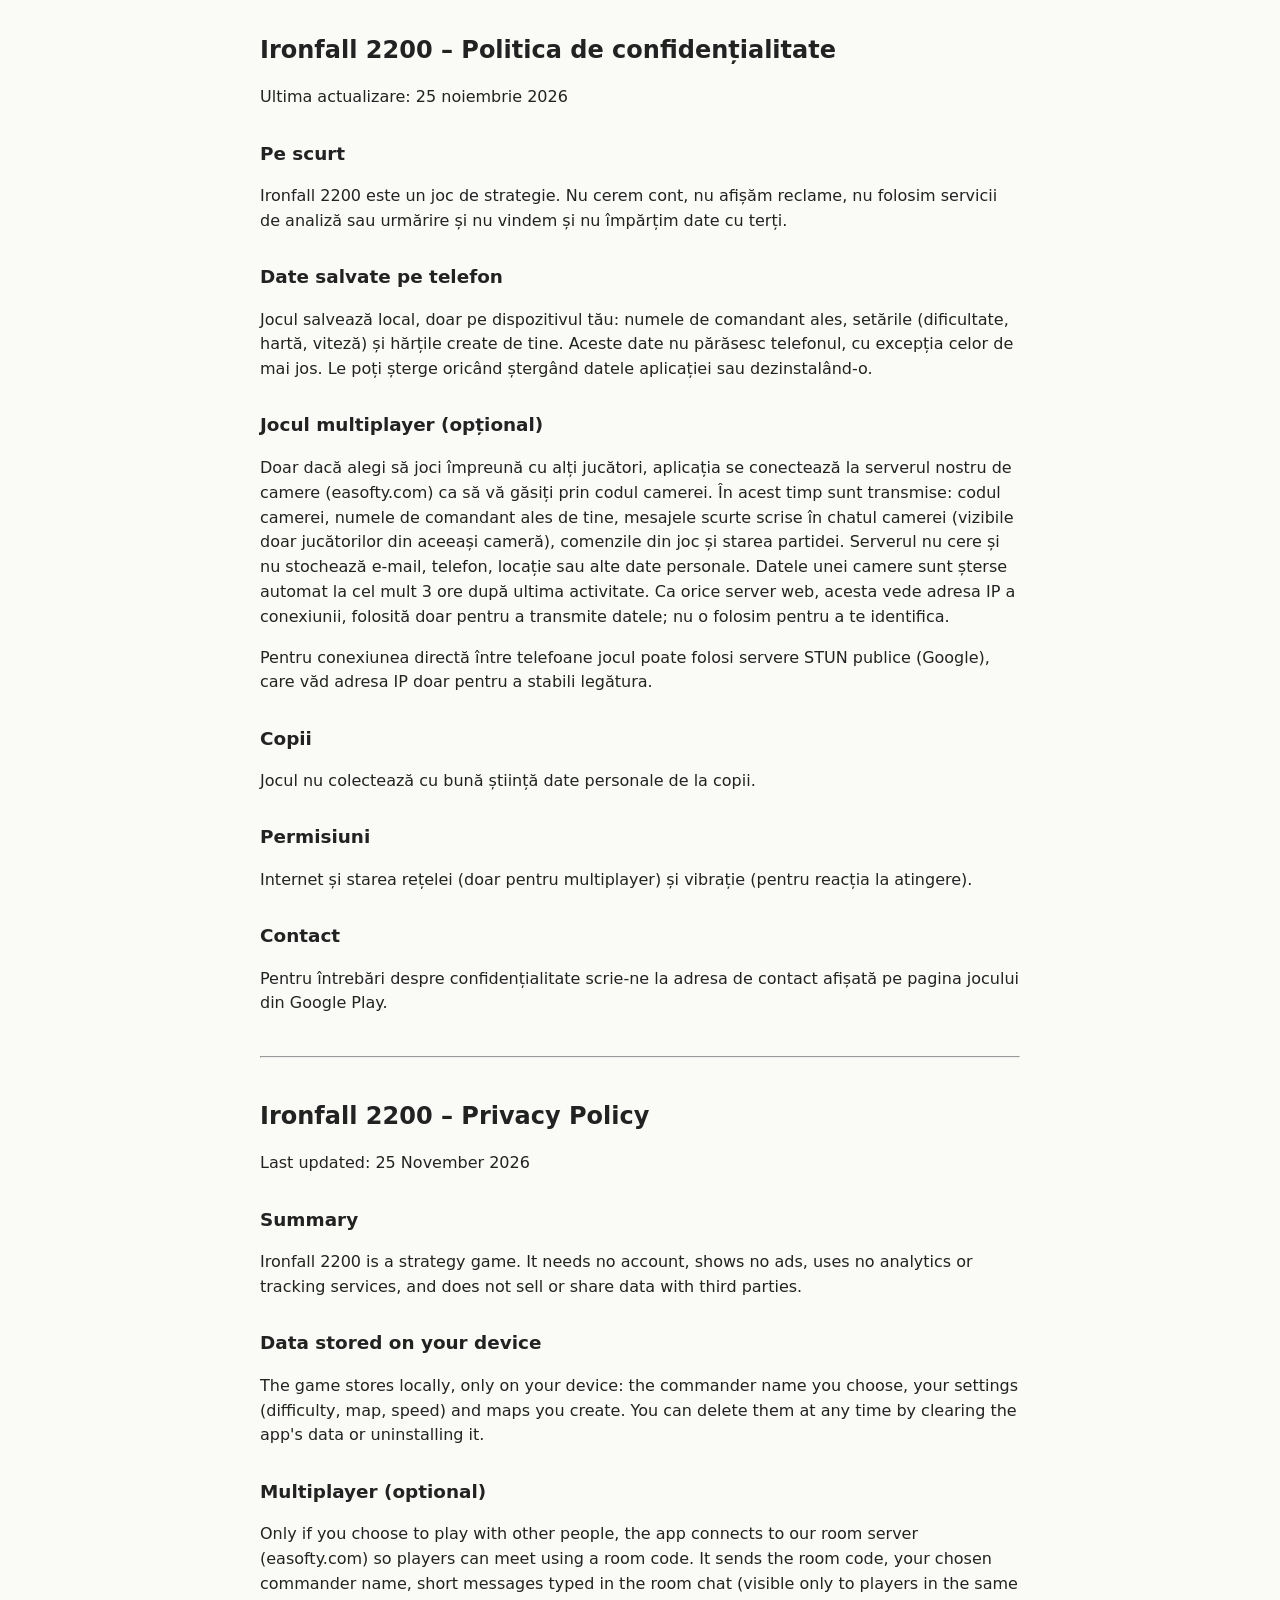
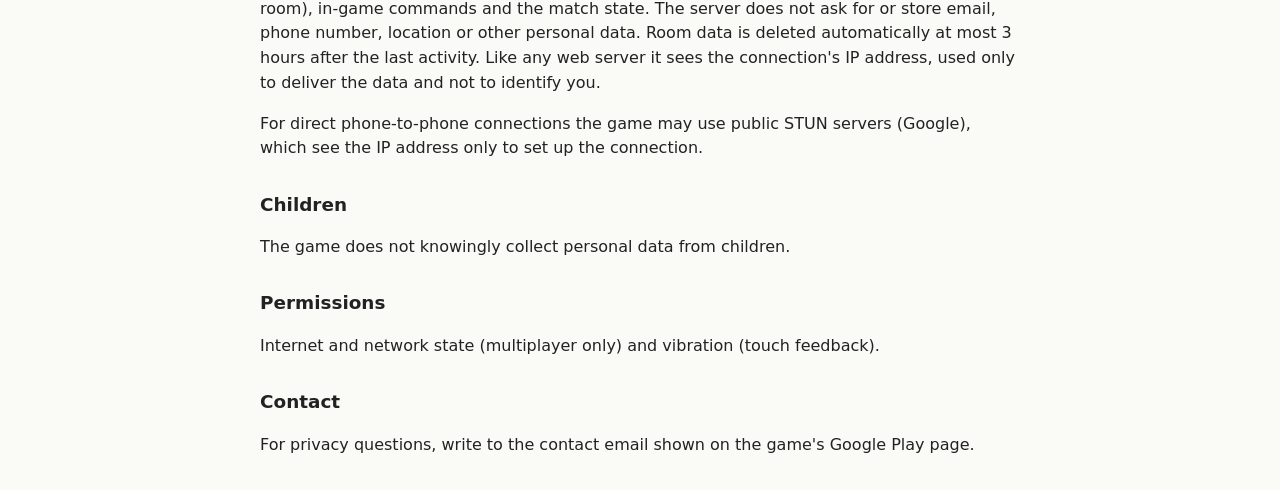
==== server/ironfall/privacy.html @ b2546d44 "Google Play: privacy policy, store listing guide, feature graphic and screenshots Co-Authored-By: Cl" ====
<!doctype html>
<html lang="ro">
<head>
<meta charset="utf-8">
<meta name="viewport" content="width=device-width, initial-scale=1">
<title>Ironfall 2200 – Politica de confidențialitate / Privacy Policy</title>
<style>
  body { font: 16px/1.55 system-ui, sans-serif; max-width: 760px; margin: 0 auto; padding: 16px; color: #222; background: #fafaf7; }
  h1 { font-size: 1.5em; } h2 { font-size: 1.15em; margin-top: 1.6em; } hr { margin: 2.5em 0; }
</style>
</head>
<body>
<h1>Ironfall 2200 – Politica de confidențialitate</h1>
<p>Ultima actualizare: 25 noiembrie 2026</p>

<h2>Pe scurt</h2>
<p>Ironfall 2200 este un joc de strategie. Nu cerem cont, nu afișăm reclame, nu folosim servicii de analiză sau urmărire și nu vindem și nu împărțim date cu terți.</p>

<h2>Date salvate pe telefon</h2>
<p>Jocul salvează local, doar pe dispozitivul tău: numele de comandant ales, setările (dificultate, hartă, viteză) și hărțile create de tine. Aceste date nu părăsesc telefonul, cu excepția celor de mai jos. Le poți șterge oricând ștergând datele aplicației sau dezinstalând-o.</p>

<h2>Jocul multiplayer (opțional)</h2>
<p>Doar dacă alegi să joci împreună cu alți jucători, aplicația se conectează la serverul nostru de camere (easofty.com) ca să vă găsiți prin codul camerei. În acest timp sunt transmise: codul camerei, numele de comandant ales de tine, mesajele scurte scrise în chatul camerei (vizibile doar jucătorilor din aceeași cameră), comenzile din joc și starea partidei. Serverul nu cere și nu stochează e-mail, telefon, locație sau alte date personale. Datele unei camere sunt șterse automat la cel mult 3 ore după ultima activitate. Ca orice server web, acesta vede adresa IP a conexiunii, folosită doar pentru a transmite datele; nu o folosim pentru a te identifica.</p>
<p>Pentru conexiunea directă între telefoane jocul poate folosi servere STUN publice (Google), care văd adresa IP doar pentru a stabili legătura.</p>

<h2>Copii</h2>
<p>Jocul nu colectează cu bună știință date personale de la copii.</p>

<h2>Permisiuni</h2>
<p>Internet și starea rețelei (doar pentru multiplayer) și vibrație (pentru reacția la atingere).</p>

<h2>Contact</h2>
<p>Pentru întrebări despre confidențialitate scrie-ne la adresa de contact afișată pe pagina jocului din Google Play.</p>

<hr>

<h1>Ironfall 2200 – Privacy Policy</h1>
<p>Last updated: 25 November 2026</p>
<h2>Summary</h2>
<p>Ironfall 2200 is a strategy game. It needs no account, shows no ads, uses no analytics or tracking services, and does not sell or share data with third parties.</p>
<h2>Data stored on your device</h2>
<p>The game stores locally, only on your device: the commander name you choose, your settings (difficulty, map, speed) and maps you create. You can delete them at any time by clearing the app's data or uninstalling it.</p>
<h2>Multiplayer (optional)</h2>
<p>Only if you choose to play with other people, the app connects to our room server (easofty.com) so players can meet using a room code. It sends the room code, your chosen commander name, short messages typed in the room chat (visible only to players in the same room), in-game commands and the match state. The server does not ask for or store email, phone number, location or other personal data. Room data is deleted automatically at most 3 hours after the last activity. Like any web server it sees the connection's IP address, used only to deliver the data and not to identify you.</p>
<p>For direct phone-to-phone connections the game may use public STUN servers (Google), which see the IP address only to set up the connection.</p>
<h2>Children</h2>
<p>The game does not knowingly collect personal data from children.</p>
<h2>Permissions</h2>
<p>Internet and network state (multiplayer only) and vibration (touch feedback).</p>
<h2>Contact</h2>
<p>For privacy questions, write to the contact email shown on the game's Google Play page.</p>
</body>
</html>
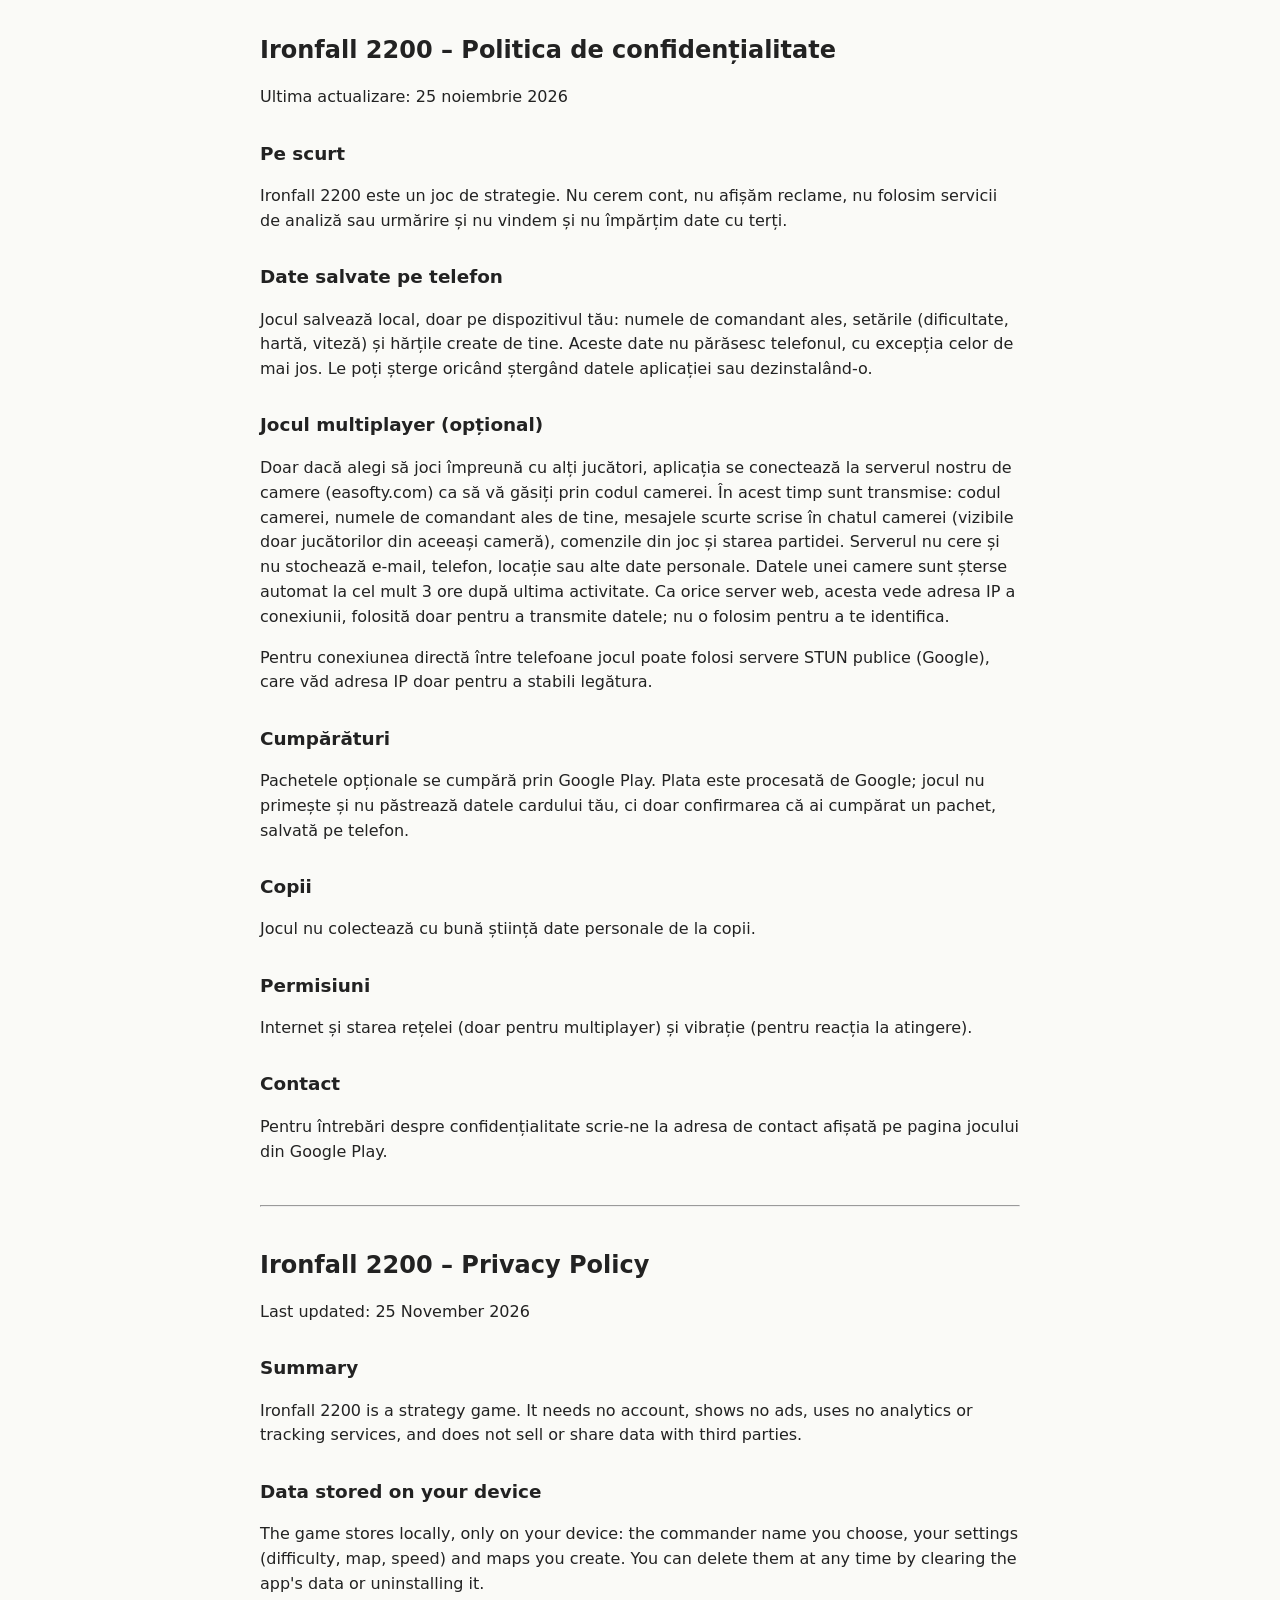
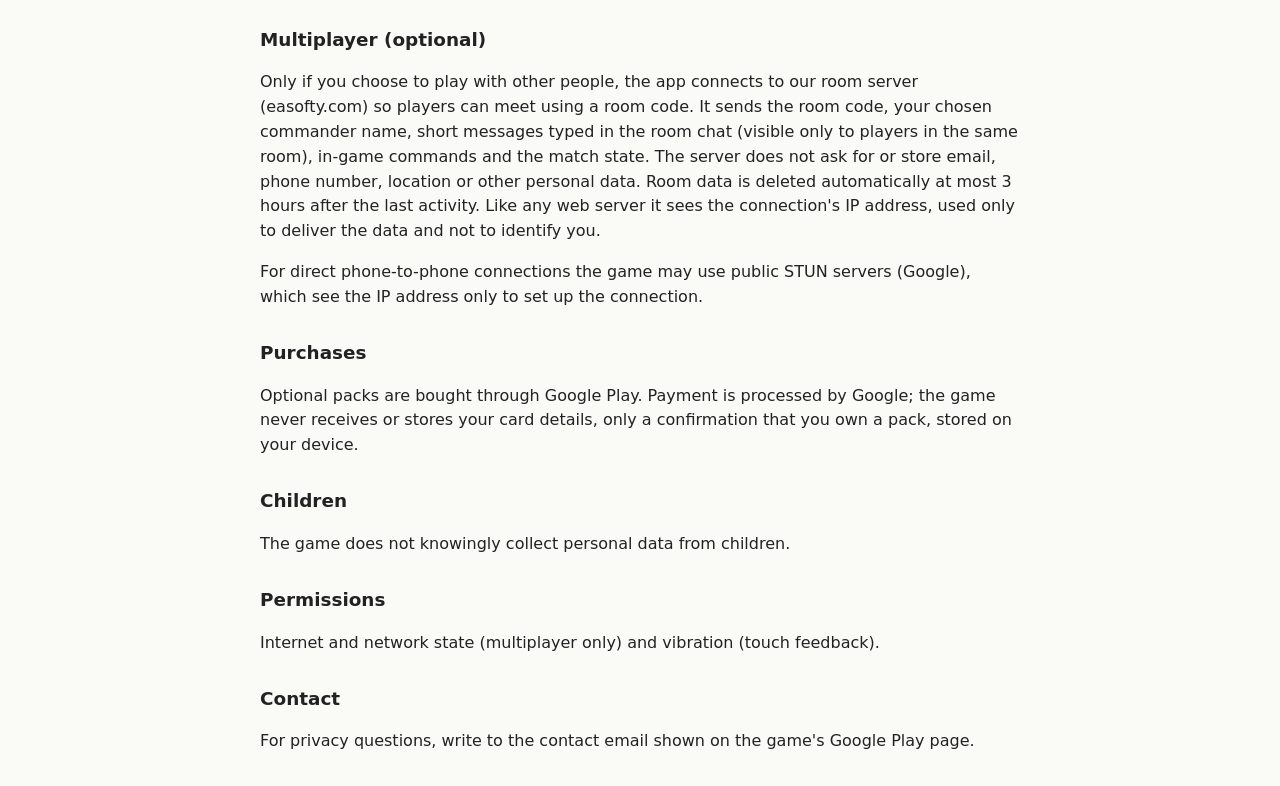
==== commit 94f899a8: "Paid research packs (advanced aviation, long-range artillery, long-range missiles) via Google Play B" ====
--- a/server/ironfall/privacy.html
+++ b/server/ironfall/privacy.html
@@ -23,6 +23,9 @@
 <p>Doar dacă alegi să joci împreună cu alți jucători, aplicația se conectează la serverul nostru de camere (easofty.com) ca să vă găsiți prin codul camerei. În acest timp sunt transmise: codul camerei, numele de comandant ales de tine, mesajele scurte scrise în chatul camerei (vizibile doar jucătorilor din aceeași cameră), comenzile din joc și starea partidei. Serverul nu cere și nu stochează e-mail, telefon, locație sau alte date personale. Datele unei camere sunt șterse automat la cel mult 3 ore după ultima activitate. Ca orice server web, acesta vede adresa IP a conexiunii, folosită doar pentru a transmite datele; nu o folosim pentru a te identifica.</p>
 <p>Pentru conexiunea directă între telefoane jocul poate folosi servere STUN publice (Google), care văd adresa IP doar pentru a stabili legătura.</p>
 
+<h2>Cumpărături</h2>
+<p>Pachetele opționale se cumpără prin Google Play. Plata este procesată de Google; jocul nu primește și nu păstrează datele cardului tău, ci doar confirmarea că ai cumpărat un pachet, salvată pe telefon.</p>
+
 <h2>Copii</h2>
 <p>Jocul nu colectează cu bună știință date personale de la copii.</p>
 
@@ -43,6 +46,8 @@
 <h2>Multiplayer (optional)</h2>
 <p>Only if you choose to play with other people, the app connects to our room server (easofty.com) so players can meet using a room code. It sends the room code, your chosen commander name, short messages typed in the room chat (visible only to players in the same room), in-game commands and the match state. The server does not ask for or store email, phone number, location or other personal data. Room data is deleted automatically at most 3 hours after the last activity. Like any web server it sees the connection's IP address, used only to deliver the data and not to identify you.</p>
 <p>For direct phone-to-phone connections the game may use public STUN servers (Google), which see the IP address only to set up the connection.</p>
+<h2>Purchases</h2>
+<p>Optional packs are bought through Google Play. Payment is processed by Google; the game never receives or stores your card details, only a confirmation that you own a pack, stored on your device.</p>
 <h2>Children</h2>
 <p>The game does not knowingly collect personal data from children.</p>
 <h2>Permissions</h2>
